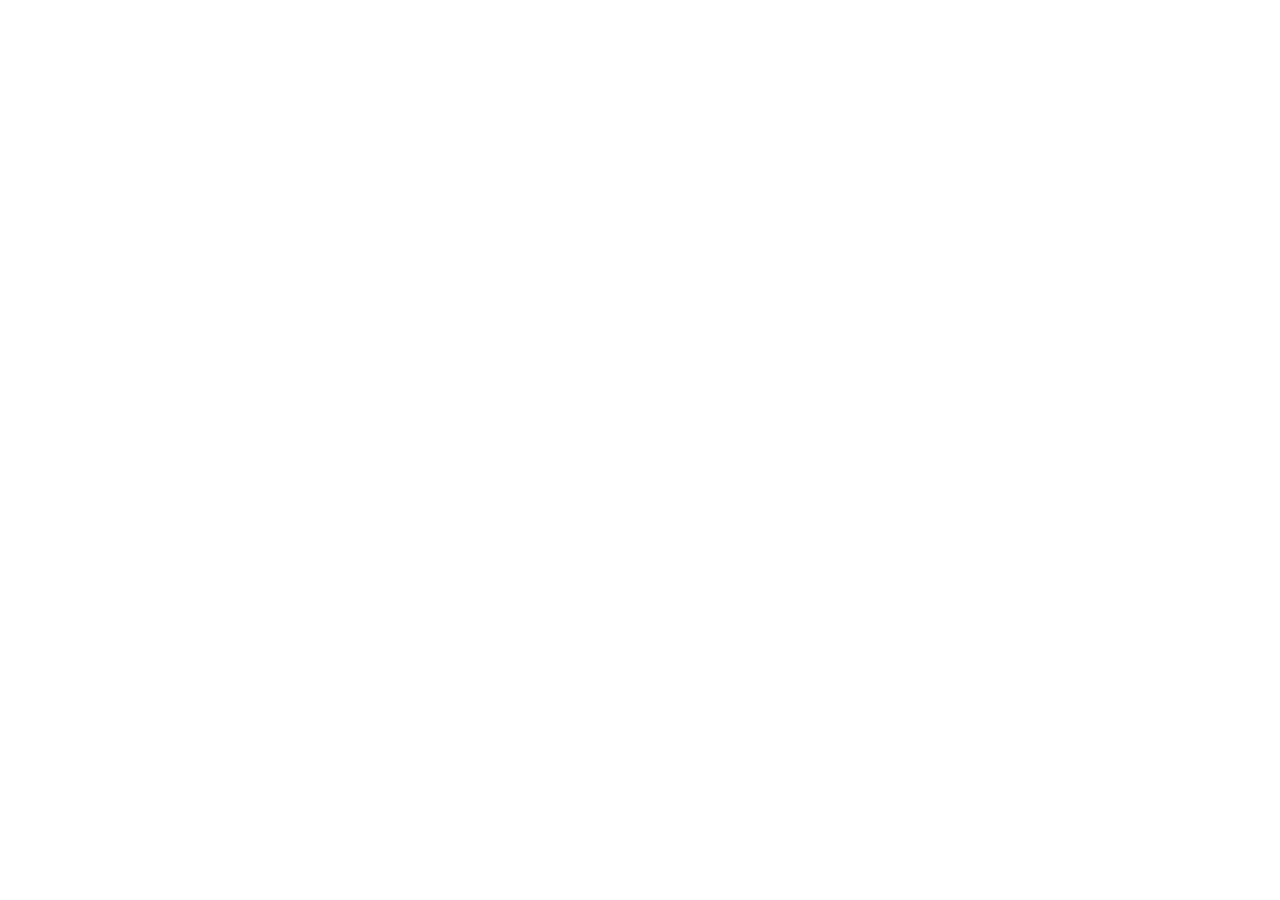
==== index.html @ b1cfe940 "feature : mise en place de la structure de base" ====
<!DOCTYPE html>
<html lang="en">
<head>
    <meta charset="UTF-8">
    <meta name="viewport" content="width=device-width, initial-scale=1.0">
    <title>Document</title>
    <link rel="styleseet" href="style.css">
</head>
<body>
    
</body>
</html>
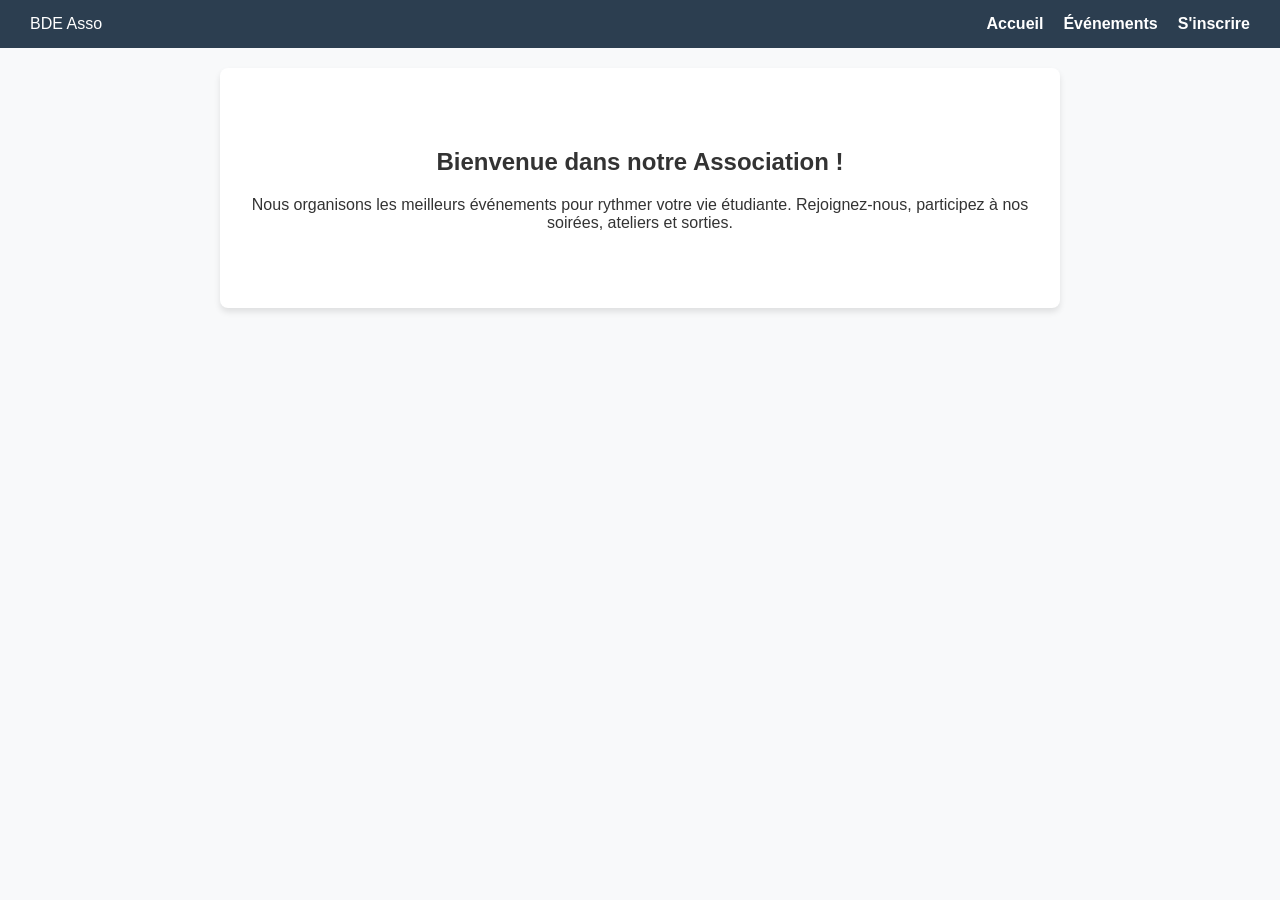
==== commit 11dc1c05: "Mise en place de la navbar, présentation de l'asso le tout avec un peu de html" ====
--- a/index.html
+++ b/index.html
@@ -1,12 +1,34 @@
 <!DOCTYPE html>
-<html lang="en">
+<html lang="fr">
 <head>
     <meta charset="UTF-8">
     <meta name="viewport" content="width=device-width, initial-scale=1.0">
-    <title>Document</title>
-    <link rel="styleseet" href="style.css">
+    <title>Asso des Étudiants</title>
+    <link rel="stylesheet" href="style.css">
 </head>
 <body>
-    
+    <!-- Navigation -->
+    <header>
+        <nav class="navbar">
+            <div class="logo">BDE Asso</div>
+            <ul class="nav-links">
+                <li><a href="#presentation">Accueil</a></li>
+                <li><a href="#evenements">Événements</a></li>
+                <li><a href="#inscription">S'inscrire</a></li>
+            </ul>
+        </nav>
+    </header>
+
+
+    <main>
+        <section id="presentation" class="hero">
+            <h1>Bienvenue dans notre Association !</h1>
+            <p>Nous organisons les meilleurs événements pour rythmer votre vie étudiante. Rejoignez-nous, participez à nos soirées, ateliers et sorties.</p>
+        </section>
+        
+        <!-- Les étudiants 2 et 3 ajouteront leur code en dessous -->
+        <div id="evenements"></div>
+        <div id="inscription"></div>
+    </main>
 </body>
 </html>
--- a/style.css
+++ b/style.css
@@ -0,0 +1,47 @@
+/* Styles généraux */
+body {
+    font-family: Arial, sans-serif;
+    margin: 0;
+    padding: 0;
+    background-color: #f8f9fa;
+    color: #333;
+}
+
+/* Barre de navigation */
+.navbar {
+    display: flex;
+    justify-content: space-between;
+    align-items: center;
+    background-color: #2c3e50;
+    color: white;
+    padding: 15px 30px;
+}
+
+.nav-links {
+    list-style: none;
+    display: flex;
+    gap: 20px;
+    margin: 0;
+    padding: 0;
+}
+
+.nav-links a {
+    color: white;
+    text-decoration: none;
+    font-weight: bold;
+}
+
+.nav-links a:hover {
+    text-decoration: underline;
+}
+
+/* Section Présentation */
+.hero {
+    text-align: center;
+    padding: 60px 20px;
+    background-color: white;
+    margin: 20px auto;
+    max-width: 800px;
+    border-radius: 8px;
+    box-shadow: 0 4px 6px rgba(0,0,0,0.1);
+}
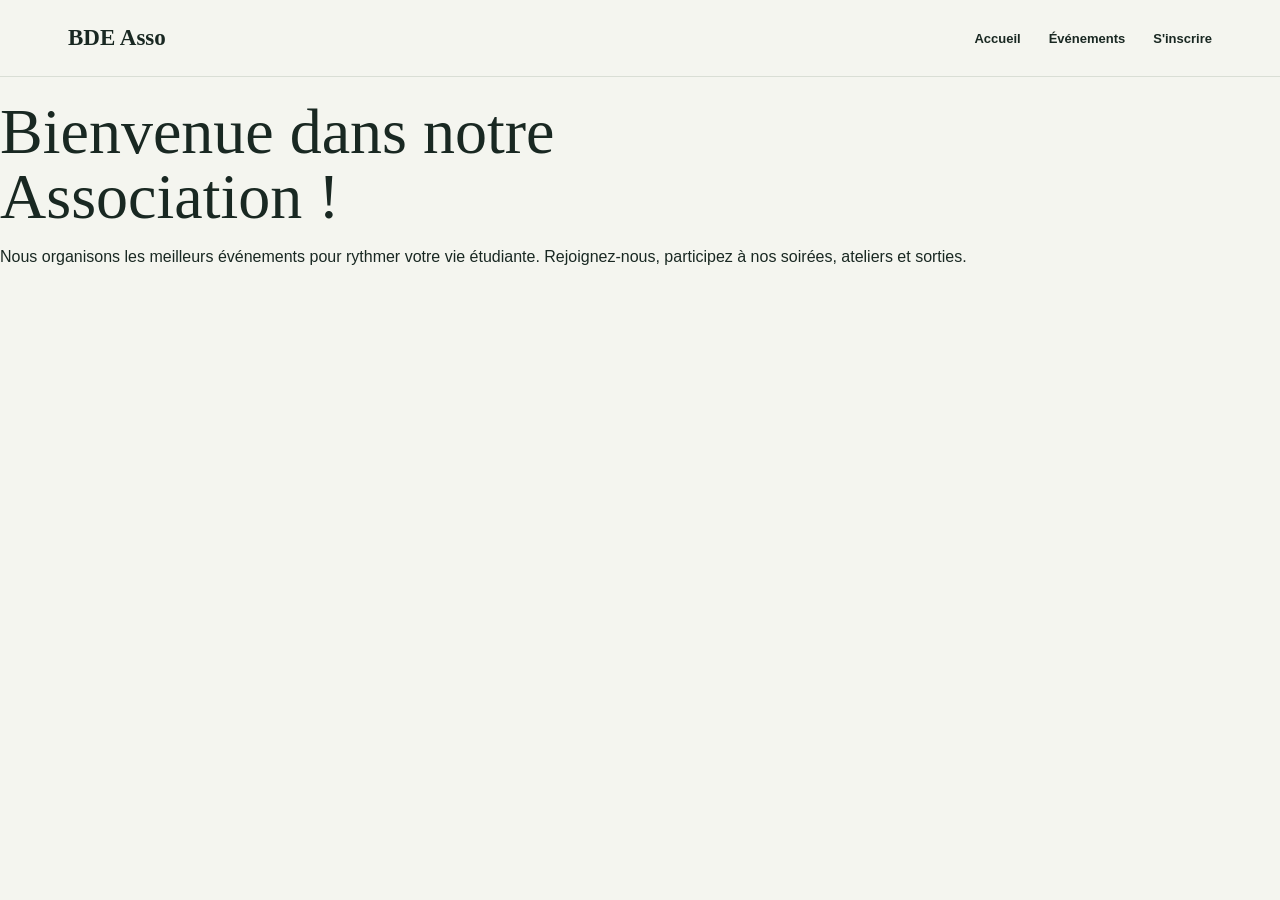
==== commit 70d62433: "feature/inscription : ajout inscription.html dans la navbar, et ajout script" ====
--- a/index.html
+++ b/index.html
@@ -14,7 +14,7 @@
             <ul class="nav-links">
                 <li><a href="#presentation">Accueil</a></li>
                 <li><a href="#evenements">Événements</a></li>
-                <li><a href="#inscription">S'inscrire</a></li>
+                <li><a href="inscription.html">S'inscrire</a></li>
             </ul>
         </nav>
     </header>
@@ -30,5 +30,6 @@
         <div id="evenements"></div>
         <div id="inscription"></div>
     </main>
+
 </body>
 </html>
--- a/style.css
+++ b/style.css
@@ -1,47 +1,528 @@
-/* Styles généraux */
+:root {
+	--ink: #192822;
+	--paper: #f4f5ef;
+	--muted: #69746c;
+	--line: #d9ded5;
+	--orange: #f17b55;
+	--green: #b9d47b;
+	--blue: #a9cedc;
+}
+
+* {
+	box-sizing: border-box;
+}
+
+html {
+	scroll-behavior: smooth;
+}
+
 body {
-    font-family: Arial, sans-serif;
-    margin: 0;
-    padding: 0;
-    background-color: #f8f9fa;
-    color: #333;
-}
-
-/* Barre de navigation */
+	margin: 0;
+	background: var(--paper);
+	color: var(--ink);
+	font-family: "Trebuchet MS", Arial, sans-serif;
+	-webkit-font-smoothing: antialiased;
+}
+
+a {
+	color: inherit;
+}
+
+header {
+	border-bottom: 1px solid var(--line);
+}
+
 .navbar {
-    display: flex;
-    justify-content: space-between;
-    align-items: center;
-    background-color: #2c3e50;
-    color: white;
-    padding: 15px 30px;
+	display: flex;
+	max-width: 1240px;
+	min-height: 76px;
+	align-items: center;
+	justify-content: space-between;
+	gap: 24px;
+	margin: 0 auto;
+	padding: 16px 48px;
+}
+
+.logo {
+	font-family: Georgia, "Times New Roman", serif;
+	font-size: 23px;
+	font-weight: 700;
 }
 
 .nav-links {
-    list-style: none;
-    display: flex;
-    gap: 20px;
-    margin: 0;
-    padding: 0;
+	display: flex;
+	align-items: center;
+	gap: 28px;
+	margin: 0;
+	padding: 0;
+	list-style: none;
 }
 
 .nav-links a {
-    color: white;
-    text-decoration: none;
-    font-weight: bold;
+	font-size: 13px;
+	font-weight: 700;
+	text-decoration: none;
 }
 
 .nav-links a:hover {
-    text-decoration: underline;
-}
-
-/* Section Présentation */
-.hero {
-    text-align: center;
-    padding: 60px 20px;
-    background-color: white;
-    margin: 20px auto;
-    max-width: 800px;
-    border-radius: 8px;
-    box-shadow: 0 4px 6px rgba(0,0,0,0.1);
-}+	color: #d45a39;
+}
+
+main {
+	width: 100%;
+}
+
+.intro {
+	position: relative;
+	max-width: 1240px;
+	min-height: 390px;
+	margin: 0 auto;
+	padding: 74px 48px 64px;
+	overflow: hidden;
+}
+
+.eyebrow {
+	margin: 0;
+	color: var(--muted);
+	font-size: 11px;
+	font-weight: 800;
+	letter-spacing: 1.3px;
+	text-transform: uppercase;
+}
+
+.intro .eyebrow {
+	display: flex;
+	align-items: center;
+	gap: 9px;
+}
+
+.intro .eyebrow span {
+	width: 8px;
+	height: 8px;
+	border-radius: 50%;
+	background: #74a16e;
+}
+
+h1,
+h2,
+h3,
+p {
+	margin-top: 0;
+}
+
+h1 {
+	max-width: 760px;
+	margin: 22px 0 18px;
+	font-family: Georgia, "Times New Roman", serif;
+	font-size: 64px;
+	font-weight: 400;
+	line-height: 1.02;
+}
+
+h1 span {
+	color: #d45a39;
+	font-style: italic;
+}
+
+.intro-copy {
+	max-width: 490px;
+	margin-bottom: 22px;
+	color: #515d55;
+	font-size: 16px;
+	line-height: 1.65;
+}
+
+.text-link {
+	display: inline-block;
+	padding-bottom: 5px;
+	border-bottom: 1px solid var(--ink);
+	font-size: 13px;
+	font-weight: 800;
+	text-decoration: none;
+}
+
+.text-link span {
+	margin-left: 8px;
+}
+
+.intro-stamp {
+	position: absolute;
+	top: 78px;
+	right: 80px;
+	display: flex;
+	width: 164px;
+	height: 164px;
+	flex-direction: column;
+	align-items: center;
+	justify-content: center;
+	transform: rotate(9deg);
+	border: 1px solid var(--ink);
+	border-radius: 50%;
+	background: var(--green);
+	font-size: 11px;
+	font-weight: 900;
+	line-height: 1.35;
+	text-align: center;
+}
+
+.stamp-star {
+	position: absolute;
+	right: 12px;
+	bottom: 14px;
+	color: #d45a39;
+	font-size: 29px;
+}
+
+.events {
+	padding: 42px max(48px, calc((100% - 1144px) / 2)) 72px;
+	background: #e9ede5;
+}
+
+.section-heading {
+	display: flex;
+	max-width: 1144px;
+	align-items: end;
+	justify-content: space-between;
+	margin: 0 auto 22px;
+}
+
+.section-heading h2 {
+	margin: 9px 0 0;
+	font-family: Georgia, "Times New Roman", serif;
+	font-size: 34px;
+	font-weight: 400;
+}
+
+.section-note {
+	margin: 0 0 4px;
+	color: var(--muted);
+	font-size: 12px;
+	line-height: 1.5;
+	text-align: right;
+}
+
+.event {
+	display: grid;
+	max-width: 1144px;
+	min-height: 188px;
+	grid-template-columns: 88px minmax(0, 1fr) 148px;
+	align-items: center;
+	gap: 26px;
+	margin: 0 auto;
+	padding: 25px 28px;
+	border-top: 1px solid #cbd2c9;
+}
+
+.event:last-child {
+	border-bottom: 1px solid #cbd2c9;
+}
+
+.event-date {
+	display: flex;
+	width: 78px;
+	height: 92px;
+	flex-direction: column;
+	align-items: center;
+	justify-content: center;
+	gap: 2px;
+	border: 1px solid rgba(25, 40, 34, 0.13);
+	border-radius: 4px;
+	background: var(--orange);
+}
+
+.event-green .event-date {
+	background: var(--green);
+}
+
+.event-blue .event-date {
+	background: var(--blue);
+}
+
+.event-date span {
+	font-size: 10px;
+	font-weight: 800;
+	letter-spacing: 1px;
+}
+
+.event-date strong {
+	font-family: Georgia, "Times New Roman", serif;
+	font-size: 37px;
+	font-weight: 400;
+	line-height: 1;
+}
+
+.event-type {
+	margin-bottom: 7px;
+	color: #68736b;
+	font-size: 10px;
+	font-weight: 800;
+	letter-spacing: 1px;
+	text-transform: uppercase;
+}
+
+.event-main h3 {
+	margin-bottom: 8px;
+	font-family: Georgia, "Times New Roman", serif;
+	font-size: 25px;
+	font-weight: 400;
+}
+
+.event-description {
+	max-width: 650px;
+	margin-bottom: 12px;
+	color: #59645d;
+	font-size: 13px;
+	line-height: 1.55;
+}
+
+.event-details {
+	display: flex;
+	flex-wrap: wrap;
+	gap: 8px 20px;
+	color: #35443a;
+	font-size: 11px;
+	font-weight: 700;
+}
+
+.event-details span span {
+	margin-right: 5px;
+	color: #d45a39;
+	font-size: 14px;
+}
+
+.register-button {
+	display: inline-flex;
+	min-height: 44px;
+	align-items: center;
+	justify-content: center;
+	gap: 12px;
+	padding: 0 15px;
+	border-radius: 3px;
+	background: var(--ink);
+	color: white;
+	font-size: 12px;
+	font-weight: 800;
+	text-decoration: none;
+	transition: background-color 160ms ease, transform 160ms ease;
+}
+
+.register-button:hover {
+	transform: translateY(-2px);
+	background: #d45a39;
+}
+
+.register-button:focus-visible,
+a:focus-visible {
+	outline: 3px solid #d45a39;
+	outline-offset: 4px;
+}
+
+.signup {
+	padding: 62px 24px 68px;
+	background: var(--green);
+	text-align: center;
+}
+
+.signup .eyebrow,
+.signup > p:not(.eyebrow) {
+	color: #435244;
+}
+
+.signup h2 {
+	margin: 12px 0;
+	font-family: Georgia, "Times New Roman", serif;
+	font-size: 42px;
+	font-weight: 400;
+}
+
+.signup > p:not(.eyebrow) {
+	margin: 0 auto 22px;
+	font-size: 14px;
+	line-height: 1.6;
+}
+
+.site-footer {
+	display: flex;
+	max-width: 1240px;
+	align-items: center;
+	justify-content: space-between;
+	gap: 18px;
+	margin: 0 auto;
+	padding: 24px 48px;
+	color: #5b675f;
+	font-size: 10px;
+	font-weight: 800;
+	letter-spacing: 0.7px;
+}
+
+.site-footer a {
+	color: var(--ink);
+	font-size: 13px;
+	letter-spacing: 0;
+	text-decoration: none;
+}
+
+@media (max-width: 760px) {
+	.navbar {
+		min-height: 68px;
+		padding: 14px 22px;
+	}
+
+	.nav-links {
+		gap: 16px;
+	}
+
+	.nav-links a {
+		font-size: 12px;
+	}
+
+	.intro {
+		min-height: 360px;
+		padding: 62px 22px 48px;
+	}
+
+	h1 {
+		max-width: 540px;
+		font-size: 50px;
+	}
+
+	.intro-copy {
+		max-width: 430px;
+		font-size: 15px;
+	}
+
+	.intro-stamp {
+		top: 38px;
+		right: 26px;
+		width: 104px;
+		height: 104px;
+		font-size: 8px;
+	}
+
+	.stamp-star {
+		right: 4px;
+		bottom: 7px;
+		font-size: 20px;
+	}
+
+	.events {
+		padding: 38px 22px 52px;
+	}
+
+	.event {
+		grid-template-columns: 68px minmax(0, 1fr);
+		gap: 17px;
+		padding: 22px 0;
+	}
+
+	.event-date {
+		width: 64px;
+		height: 80px;
+	}
+
+	.event-date strong {
+		font-size: 32px;
+	}
+
+	.event-main h3 {
+		font-size: 22px;
+	}
+
+	.event-description {
+		font-size: 12px;
+	}
+
+	.event .register-button {
+		grid-column: 2;
+		justify-self: start;
+		min-width: 142px;
+	}
+
+	.site-footer {
+		padding: 22px;
+	}
+}
+
+@media (max-width: 420px) {
+	.navbar {
+		gap: 12px;
+		padding-right: 14px;
+		padding-left: 14px;
+	}
+
+	.logo {
+		font-size: 18px;
+	}
+
+	.nav-links {
+		gap: 9px;
+	}
+
+	.nav-links a {
+		font-size: 10px;
+	}
+
+	.intro-stamp {
+		top: 30px;
+		right: 18px;
+		width: 78px;
+		height: 78px;
+		font-size: 6px;
+	}
+
+	.stamp-star {
+		display: none;
+	}
+
+	h1 {
+		max-width: 290px;
+		font-size: 43px;
+	}
+
+	.section-heading h2 {
+		font-size: 29px;
+	}
+
+	.section-note {
+		font-size: 10px;
+	}
+
+	.event {
+		grid-template-columns: 56px minmax(0, 1fr);
+		gap: 13px;
+		/* ERREUR MOBILE volontaire : cette largeur fait déborder les cartes. */
+		min-width: 520px;
+	}
+
+	.event-date {
+		width: 54px;
+		height: 74px;
+	}
+
+	.event-details {
+		gap: 7px;
+		font-size: 10px;
+	}
+
+	.site-footer {
+		align-items: flex-start;
+		font-size: 8px;
+	}
+
+	.site-footer a {
+		font-size: 11px;
+		text-align: right;
+	}
+}
+
+@media (prefers-reduced-motion: reduce) {
+	html {
+		scroll-behavior: auto;
+	}
+
+	*,
+	*::before,
+	*::after {
+		transition-duration: 0.01ms !important;
+	}
+}
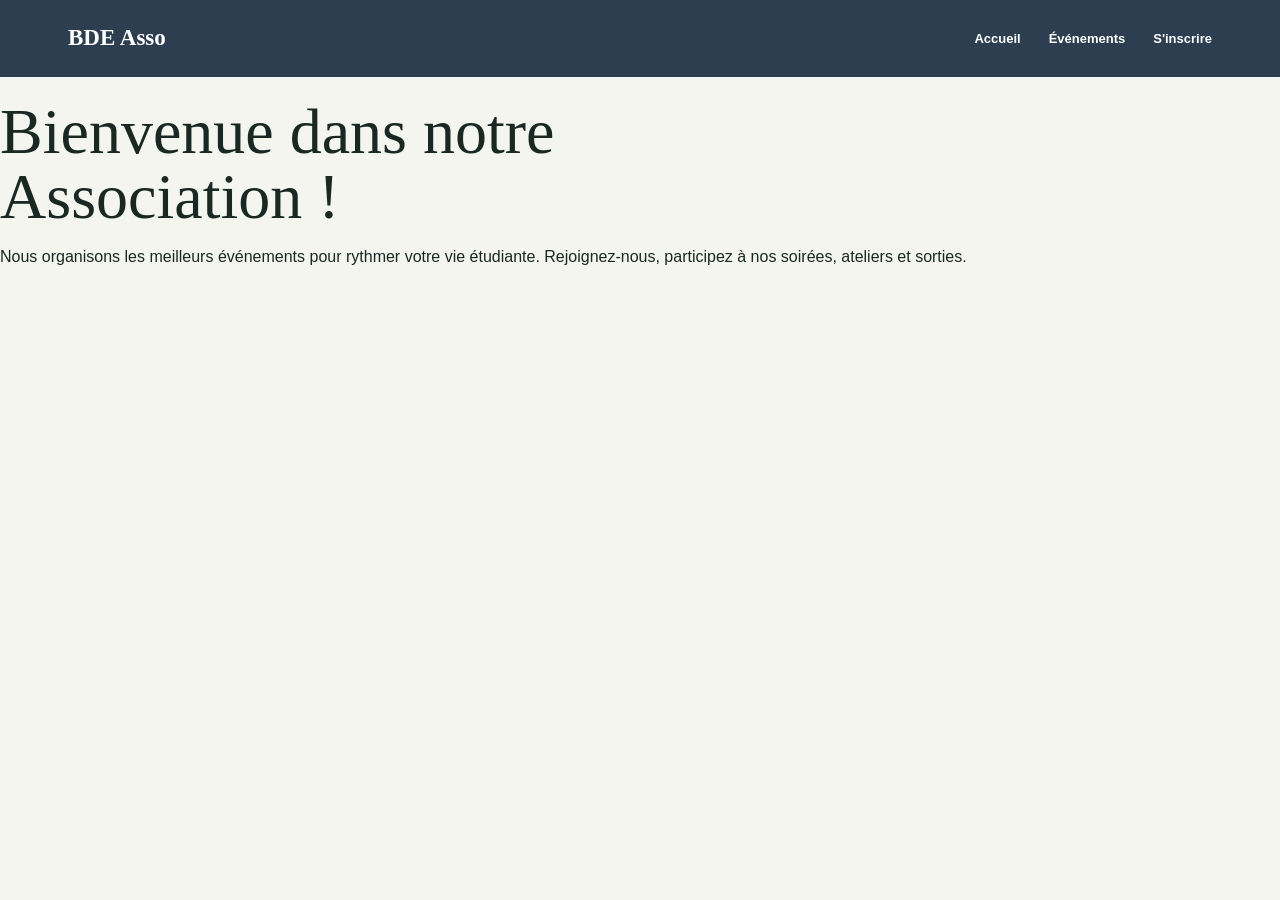
==== commit 67e1df80: "ajout du menu dans inscription.html" ====
--- a/index.html
+++ b/index.html
@@ -12,8 +12,8 @@
         <nav class="navbar">
             <div class="logo">BDE Asso</div>
             <ul class="nav-links">
-                <li><a href="#presentation">Accueil</a></li>
-                <li><a href="#evenements">Événements</a></li>
+                <li><a href="index.html">Accueil</a></li>
+                <li><a href="event.html">Événements</a></li>
                 <li><a href="inscription.html">S'inscrire</a></li>
             </ul>
         </nav>
@@ -26,9 +26,7 @@
             <p>Nous organisons les meilleurs événements pour rythmer votre vie étudiante. Rejoignez-nous, participez à nos soirées, ateliers et sorties.</p>
         </section>
         
-        <!-- Les étudiants 2 et 3 ajouteront leur code en dessous -->
-        <div id="evenements"></div>
-        <div id="inscription"></div>
+
     </main>
 
 </body>
--- a/style.css
+++ b/style.css
@@ -29,7 +29,8 @@
 }
 
 header {
-	border-bottom: 1px solid var(--line);
+	border-bottom: 1px solid #263b4e;
+	background-color: #2c3e50;
 }
 
 .navbar {
@@ -41,6 +42,7 @@
 	gap: 24px;
 	margin: 0 auto;
 	padding: 16px 48px;
+	color: white;
 }
 
 .logo {
@@ -59,13 +61,15 @@
 }
 
 .nav-links a {
+	color: white;
 	font-size: 13px;
 	font-weight: 700;
 	text-decoration: none;
 }
 
 .nav-links a:hover {
-	color: #d45a39;
+	color: var(--green);
+	text-decoration: underline;
 }
 
 main {
@@ -338,7 +342,6 @@
 .signup > p:not(.eyebrow) {
 	margin: 0 auto 22px;
 	font-size: 14px;
-	line-height: 1.6;
 }
 
 .site-footer {
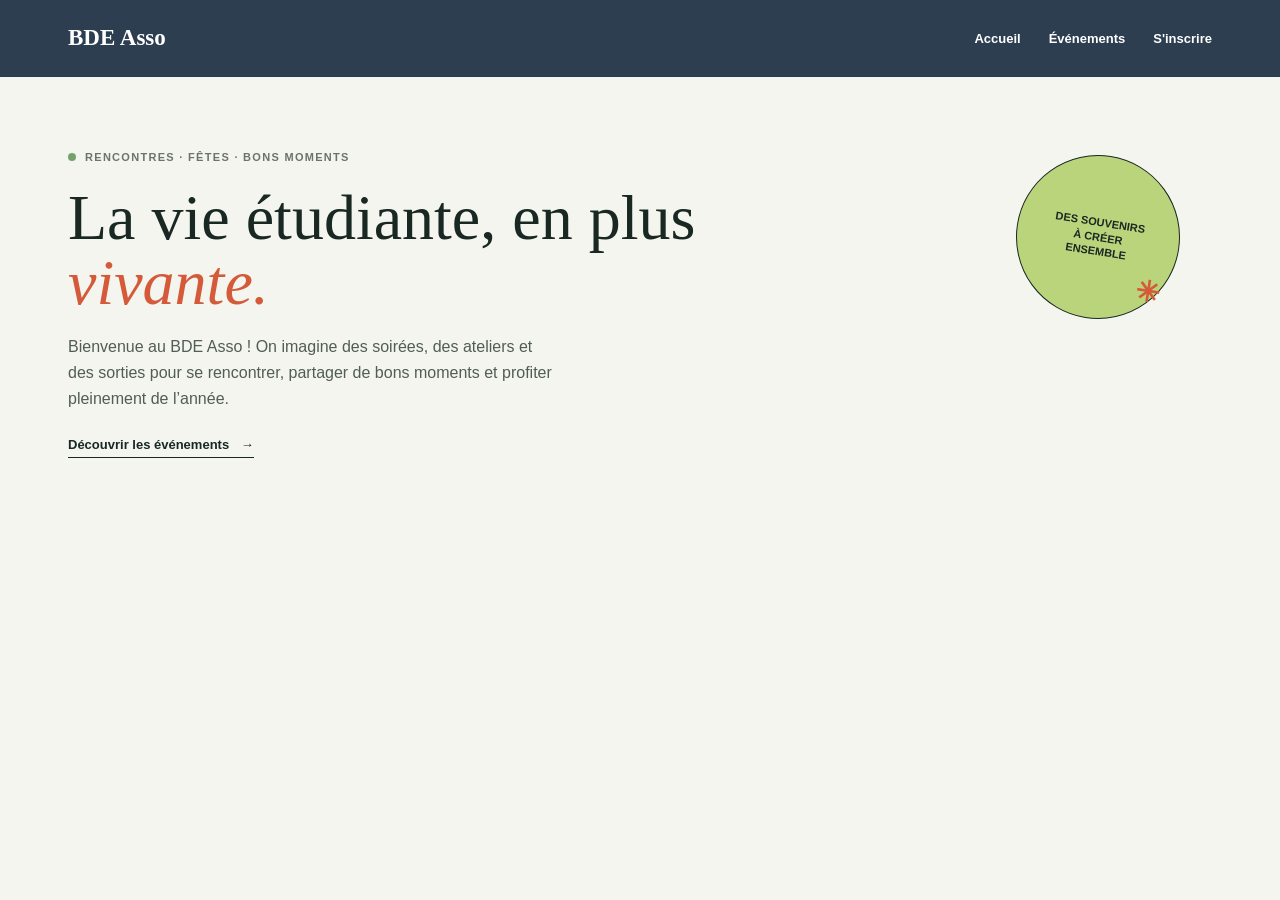
==== commit 69f6b06d: "Modification du style de index.html" ====
--- a/index.html
+++ b/index.html
@@ -3,7 +3,7 @@
 <head>
     <meta charset="UTF-8">
     <meta name="viewport" content="width=device-width, initial-scale=1.0">
-    <title>Asso des Étudiants</title>
+    <title>BDE Asso - La vie étudiante</title>
     <link rel="stylesheet" href="style.css">
 </head>
 <body>
@@ -12,7 +12,7 @@
         <nav class="navbar">
             <div class="logo">BDE Asso</div>
             <ul class="nav-links">
-                <li><a href="index.html">Accueil</a></li>
+                <li><a href="index.html" aria-current="page">Accueil</a></li>
                 <li><a href="event.html">Événements</a></li>
                 <li><a href="inscription.html">S'inscrire</a></li>
             </ul>
@@ -21,11 +21,16 @@
 
 
     <main>
-        <section id="presentation" class="hero">
-            <h1>Bienvenue dans notre Association !</h1>
-            <p>Nous organisons les meilleurs événements pour rythmer votre vie étudiante. Rejoignez-nous, participez à nos soirées, ateliers et sorties.</p>
+        <section id="presentation" class="intro" aria-labelledby="page-title">
+            <p class="eyebrow"><span></span> Rencontres · Fêtes · Bons moments</p>
+            <h1 id="page-title">La vie étudiante, en plus <span>vivante.</span></h1>
+            <p class="intro-copy">Bienvenue au BDE Asso ! On imagine des soirées, des ateliers et des sorties pour se rencontrer, partager de bons moments et profiter pleinement de l’année.</p>
+            <a class="text-link" href="event.html">Découvrir les événements <span aria-hidden="true">→</span></a>
+            <div class="intro-stamp" aria-label="Des souvenirs à créer ensemble">
+                DES SOUVENIRS<br>À CRÉER<br>ENSEMBLE
+                <span class="stamp-star" aria-hidden="true">✳</span>
+            </div>
         </section>
-        
 
     </main>
 
--- a/style.css
+++ b/style.css
@@ -342,6 +342,7 @@
 .signup > p:not(.eyebrow) {
 	margin: 0 auto 22px;
 	font-size: 14px;
+	line-height: 1.6;
 }
 
 .site-footer {
@@ -493,8 +494,6 @@
 	.event {
 		grid-template-columns: 56px minmax(0, 1fr);
 		gap: 13px;
-		/* ERREUR MOBILE volontaire : cette largeur fait déborder les cartes. */
-		min-width: 520px;
 	}
 
 	.event-date {
